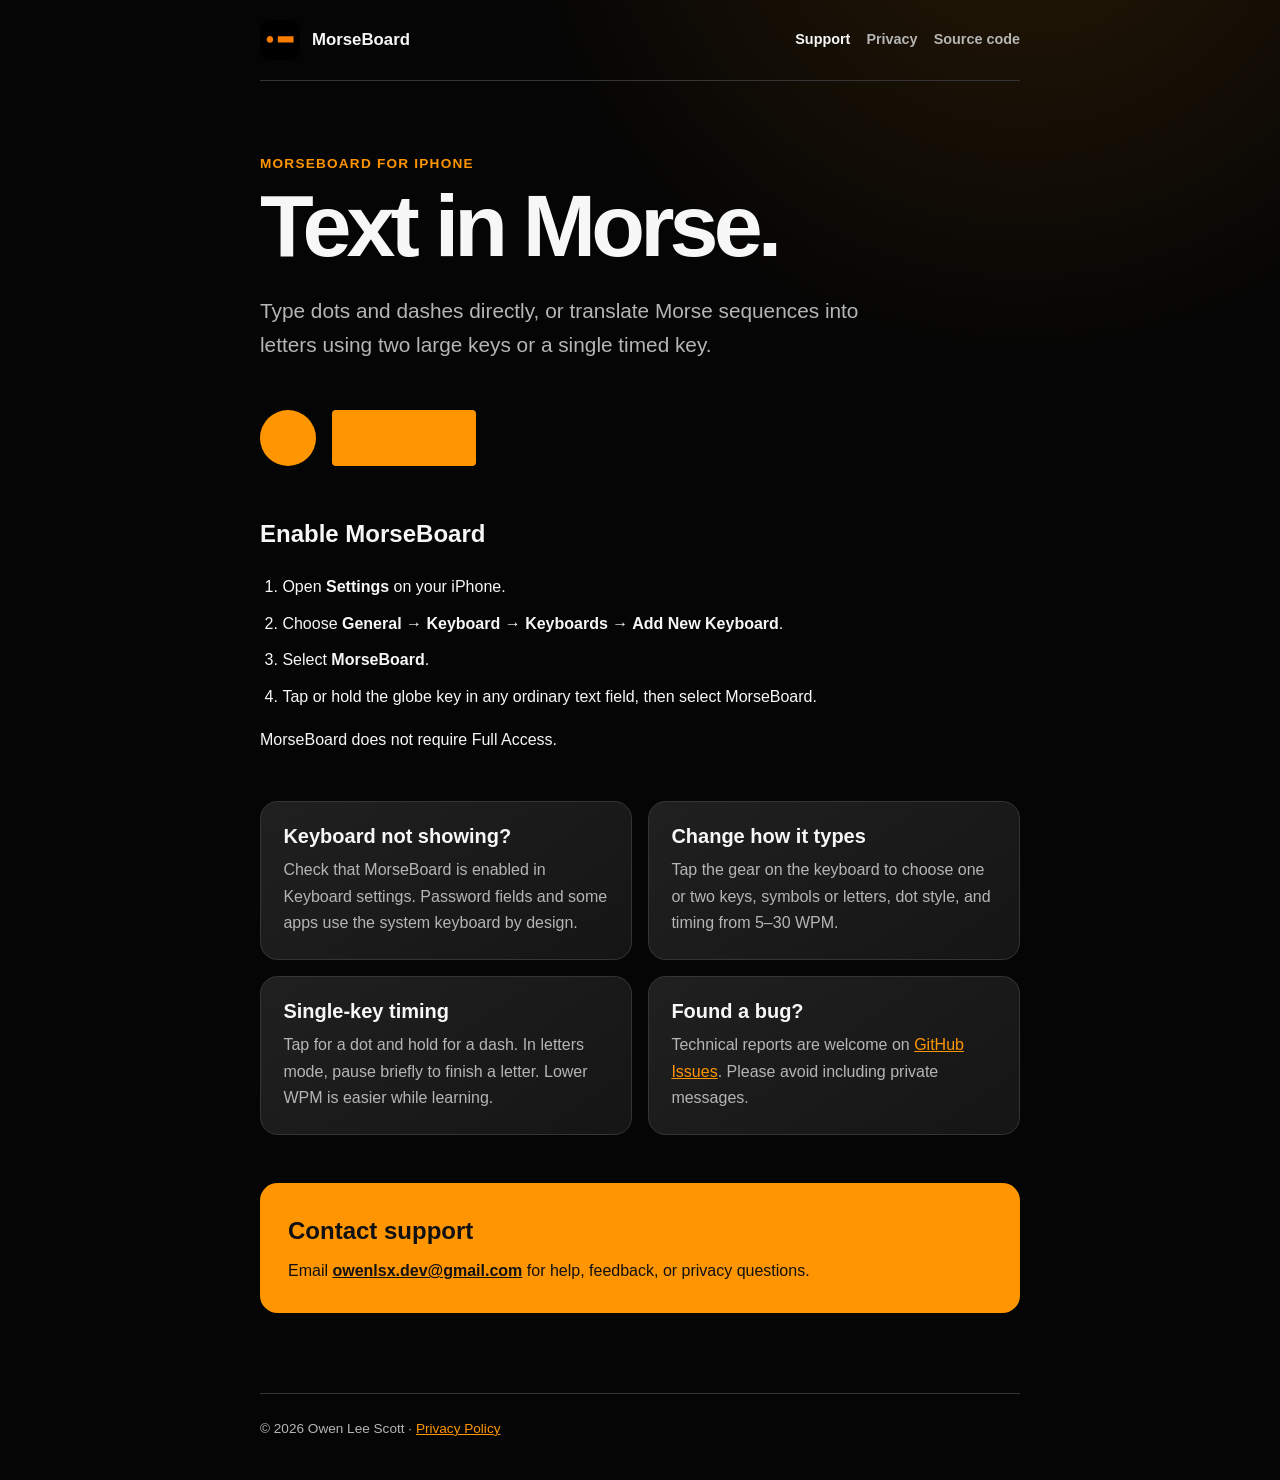
==== docs/index.html @ 72a5f242 "Add MorseBoard support and privacy pages" ====
<!doctype html>
<html lang="en-GB">
<head>
  <meta charset="utf-8">
  <meta name="viewport" content="width=device-width, initial-scale=1">
  <meta name="description" content="Support and setup help for MorseBoard, the Morse Code keyboard for iPhone.">
  <meta name="theme-color" content="#050505">
  <title>MorseBoard Support</title>
  <link rel="icon" href="assets/morseboard-icon.png">
  <link rel="stylesheet" href="styles.css">
</head>
<body>
  <div class="shell">
    <header>
      <a class="brand" href="./"><img src="assets/morseboard-icon.png" alt=""><span>MorseBoard</span></a>
      <nav aria-label="Main navigation">
        <a href="./" aria-current="page">Support</a>
        <a href="privacy/">Privacy</a>
        <a href="https://github.com/owenlsx/morse-keyboard">Source code</a>
      </nav>
    </header>
    <main>
      <p class="eyebrow">MorseBoard for iPhone</p>
      <h1>Text in Morse.</h1>
      <p class="intro">Type dots and dashes directly, or translate Morse sequences into letters using two large keys or a single timed key.</p>
      <div class="signal" aria-label="Dot dash"><span class="dot"></span><span class="dash"></span></div>

      <section aria-labelledby="setup-heading">
        <h2 id="setup-heading">Enable MorseBoard</h2>
        <ol class="steps">
          <li>Open <strong>Settings</strong> on your iPhone.</li>
          <li>Choose <strong>General → Keyboard → Keyboards → Add New Keyboard</strong>.</li>
          <li>Select <strong>MorseBoard</strong>.</li>
          <li>Tap or hold the globe key in any ordinary text field, then select MorseBoard.</li>
        </ol>
        <p>MorseBoard does not require Full Access.</p>
      </section>

      <div class="grid">
        <section class="card">
          <h2>Keyboard not showing?</h2>
          <p>Check that MorseBoard is enabled in Keyboard settings. Password fields and some apps use the system keyboard by design.</p>
        </section>
        <section class="card">
          <h2>Change how it types</h2>
          <p>Tap the gear on the keyboard to choose one or two keys, symbols or letters, dot style, and timing from 5–30 WPM.</p>
        </section>
        <section class="card">
          <h2>Single-key timing</h2>
          <p>Tap for a dot and hold for a dash. In letters mode, pause briefly to finish a letter. Lower WPM is easier while learning.</p>
        </section>
        <section class="card">
          <h2>Found a bug?</h2>
          <p>Technical reports are welcome on <a href="https://github.com/owenlsx/morse-keyboard/issues">GitHub Issues</a>. Please avoid including private messages.</p>
        </section>
      </div>

      <section class="contact" aria-labelledby="contact-heading">
        <h2 id="contact-heading">Contact support</h2>
        <p>Email <a href="mailto:owenlsx.dev@gmail.com">owenlsx.dev@gmail.com</a> for help, feedback, or privacy questions.</p>
      </section>
    </main>
    <footer>© 2026 Owen Lee Scott · <a href="privacy/">Privacy Policy</a></footer>
  </div>
</body>
</html>
---- docs/styles.css ----
:root {
  color-scheme: dark;
  --orange: #ff9500;
  --background: #050505;
  --surface: #151515;
  --surface-raised: #202020;
  --text: #f7f7f7;
  --muted: #b5b5b5;
  --border: #353535;
  font-family: -apple-system, BlinkMacSystemFont, "SF Pro Text", "Segoe UI", sans-serif;
}

* { box-sizing: border-box; }

html { background: var(--background); }

body {
  margin: 0;
  background:
    radial-gradient(circle at 80% -10%, rgb(255 149 0 / 14%), transparent 32rem),
    var(--background);
  color: var(--text);
  font-size: 1rem;
  line-height: 1.65;
}

a { color: var(--orange); }

a:hover { text-decoration-thickness: 2px; }

.shell {
  width: min(100% - 2rem, 760px);
  margin: 0 auto;
}

header {
  display: flex;
  align-items: center;
  justify-content: space-between;
  gap: 1rem;
  padding: 1.25rem 0;
  border-bottom: 1px solid var(--border);
}

.brand {
  display: inline-flex;
  align-items: center;
  gap: .75rem;
  color: var(--text);
  font-size: 1.05rem;
  font-weight: 700;
  text-decoration: none;
}

.brand img {
  width: 2.5rem;
  height: 2.5rem;
  border-radius: .6rem;
}

nav { display: flex; gap: 1rem; }

nav a {
  color: var(--muted);
  font-size: .9rem;
  font-weight: 600;
  text-decoration: none;
}

nav a[aria-current="page"], nav a:hover { color: var(--text); }

main { padding: 4.5rem 0 5rem; }

.eyebrow {
  margin: 0 0 .5rem;
  color: var(--orange);
  font-size: .85rem;
  font-weight: 750;
  letter-spacing: .09em;
  text-transform: uppercase;
}

h1 {
  max-width: 680px;
  margin: 0;
  font-size: clamp(2.5rem, 9vw, 5.5rem);
  line-height: .98;
  letter-spacing: -.055em;
}

.intro {
  max-width: 620px;
  margin: 1.5rem 0 0;
  color: var(--muted);
  font-size: clamp(1.05rem, 2.5vw, 1.3rem);
}

.signal {
  display: flex;
  align-items: center;
  gap: 1rem;
  margin: 3rem 0;
}

.dot, .dash { display: block; background: var(--orange); }
.dot { width: 3.5rem; height: 3.5rem; border-radius: 50%; }
.dash { width: 9rem; height: 3.5rem; border-radius: .25rem; }

.grid {
  display: grid;
  grid-template-columns: repeat(2, minmax(0, 1fr));
  gap: 1rem;
  margin-top: 3rem;
}

.card {
  padding: 1.4rem;
  background: linear-gradient(145deg, var(--surface-raised), var(--surface));
  border: 1px solid var(--border);
  border-radius: 1.1rem;
}

.card h2, article h2 {
  margin: 0 0 .5rem;
  font-size: 1.25rem;
  line-height: 1.25;
}

.card p { margin: 0; color: var(--muted); }

.steps { padding-left: 1.4rem; }
.steps li + li { margin-top: .65rem; }

.contact {
  margin-top: 3rem;
  padding: 1.75rem;
  background: var(--orange);
  color: #111;
  border-radius: 1.1rem;
}

.contact h2 { margin: 0; }
.contact p { margin: .5rem 0 0; }
.contact a { color: #111; font-weight: 750; }

article { max-width: 680px; }
article h1 { font-size: clamp(2.5rem, 8vw, 4.5rem); }
article h2 { margin-top: 2.5rem; }
article p, article li { color: #d0d0d0; }
.updated { margin-top: 1rem; color: var(--muted); font-size: .9rem; }

footer {
  padding: 1.5rem 0 2.5rem;
  border-top: 1px solid var(--border);
  color: var(--muted);
  font-size: .85rem;
}

@media (max-width: 560px) {
  header { align-items: flex-start; flex-direction: column; }
  main { padding-top: 3rem; }
  .grid { grid-template-columns: 1fr; }
  .dot { width: 2.75rem; height: 2.75rem; }
  .dash { width: 7rem; height: 2.75rem; }
}

@media (prefers-reduced-motion: no-preference) {
  .dot, .dash { animation: arrive .55s ease-out both; }
  .dash { animation-delay: .08s; }
  @keyframes arrive {
    from { opacity: 0; transform: translateY(.75rem); }
    to { opacity: 1; transform: translateY(0); }
  }
}
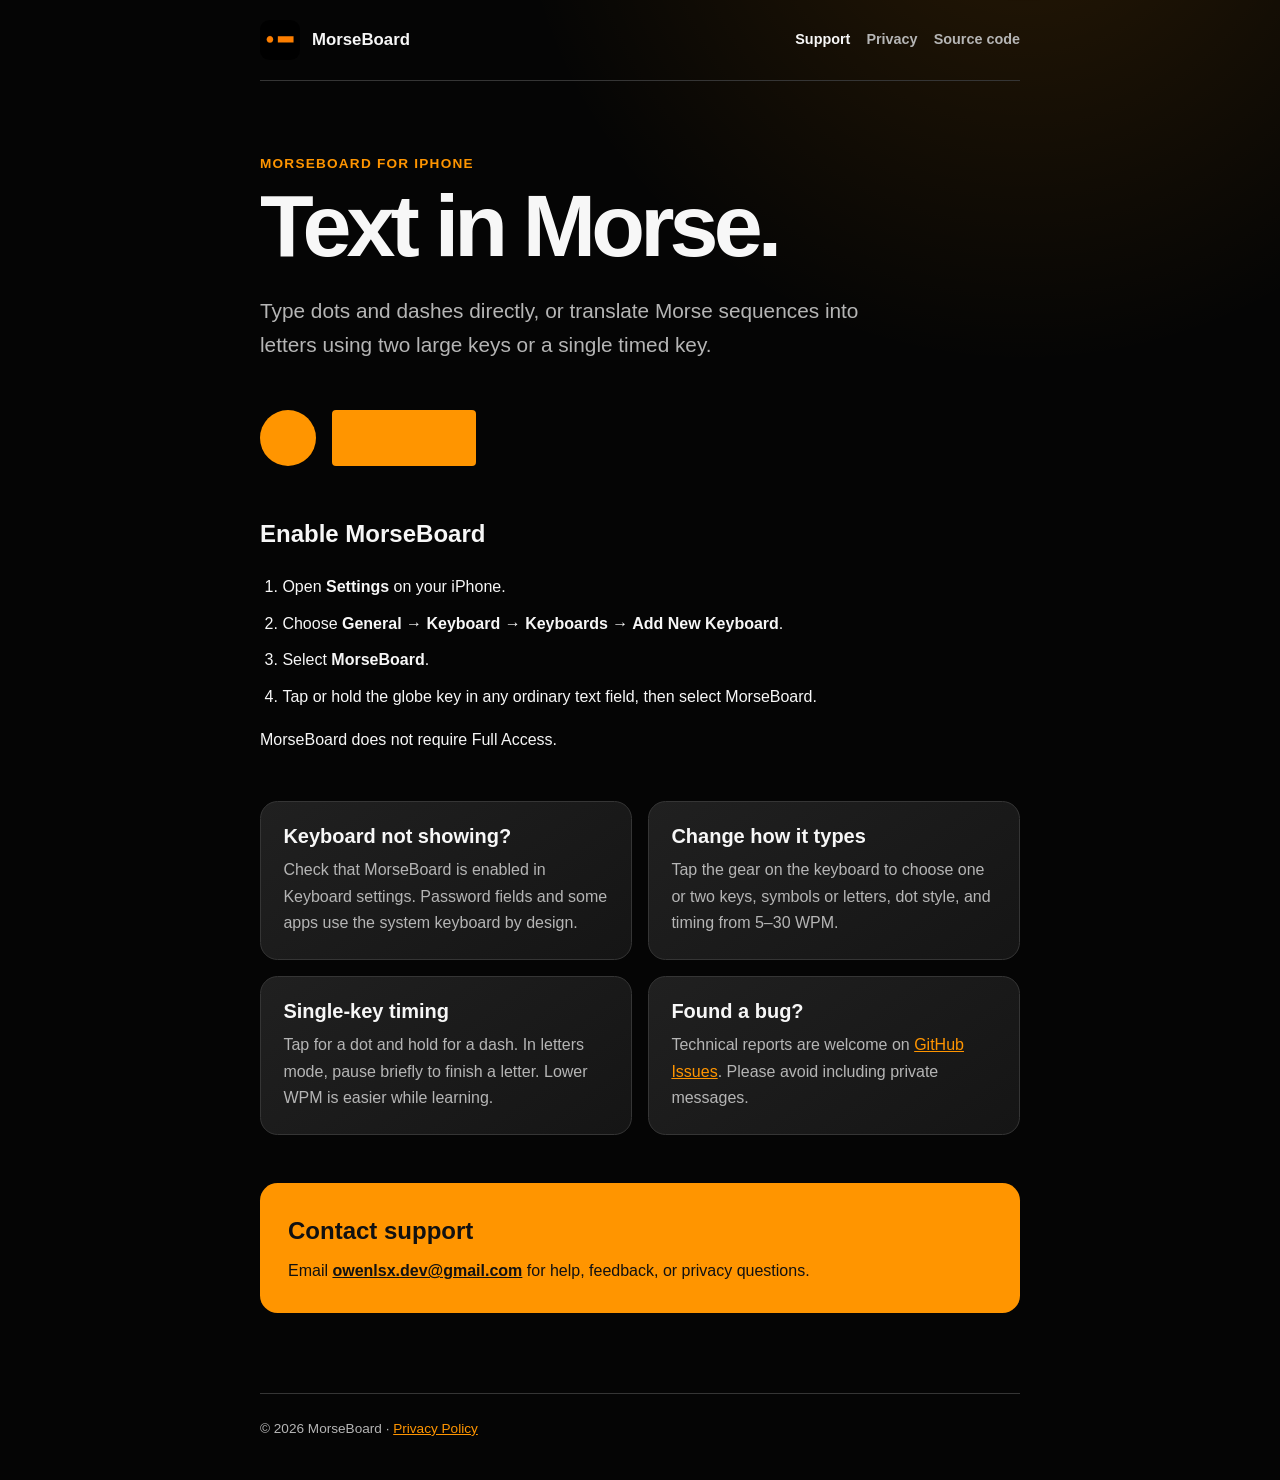
==== commit f785035a: "Use MorseBoard name in website footer" ====
--- a/docs/index.html
+++ b/docs/index.html
@@ -60,7 +60,7 @@
         <p>Email <a href="mailto:owenlsx.dev@gmail.com">owenlsx.dev@gmail.com</a> for help, feedback, or privacy questions.</p>
       </section>
     </main>
-    <footer>© 2026 Owen Lee Scott · <a href="privacy/">Privacy Policy</a></footer>
+    <footer>© 2026 MorseBoard · <a href="privacy/">Privacy Policy</a></footer>
   </div>
 </body>
 </html>
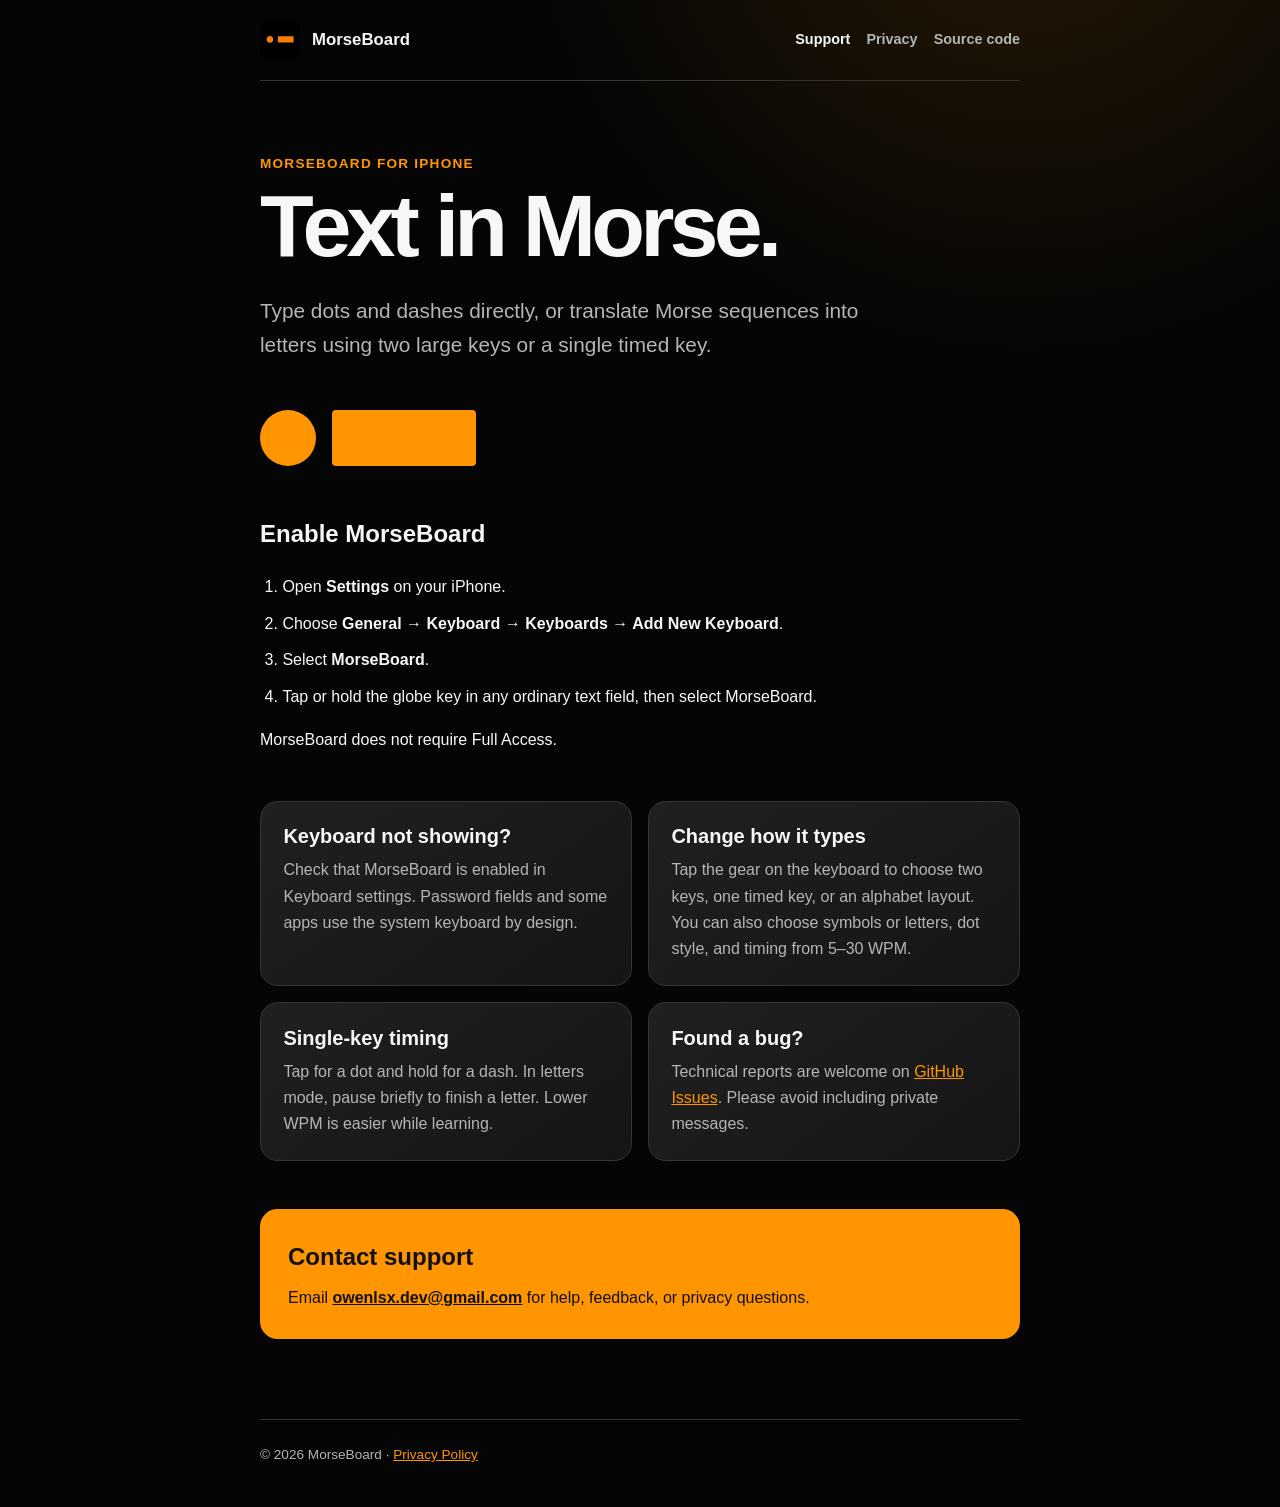
==== commit 57430c4c: "Added a alphabet mode" ====
--- a/docs/index.html
+++ b/docs/index.html
@@ -16,7 +16,7 @@
       <nav aria-label="Main navigation">
         <a href="./" aria-current="page">Support</a>
         <a href="privacy/">Privacy</a>
-        <a href="https://github.com/owenlsx/morse-keyboard">Source code</a>
+        <a href="https://github.com/owenlsx/morseboard">Source code</a>
       </nav>
     </header>
     <main>
@@ -43,7 +43,7 @@
         </section>
         <section class="card">
           <h2>Change how it types</h2>
-          <p>Tap the gear on the keyboard to choose one or two keys, symbols or letters, dot style, and timing from 5–30 WPM.</p>
+          <p>Tap the gear on the keyboard to choose two keys, one timed key, or an alphabet layout. You can also choose symbols or letters, dot style, and timing from 5–30 WPM.</p>
         </section>
         <section class="card">
           <h2>Single-key timing</h2>
@@ -51,7 +51,7 @@
         </section>
         <section class="card">
           <h2>Found a bug?</h2>
-          <p>Technical reports are welcome on <a href="https://github.com/owenlsx/morse-keyboard/issues">GitHub Issues</a>. Please avoid including private messages.</p>
+          <p>Technical reports are welcome on <a href="https://github.com/owenlsx/morseboard/issues">GitHub Issues</a>. Please avoid including private messages.</p>
         </section>
       </div>
 
